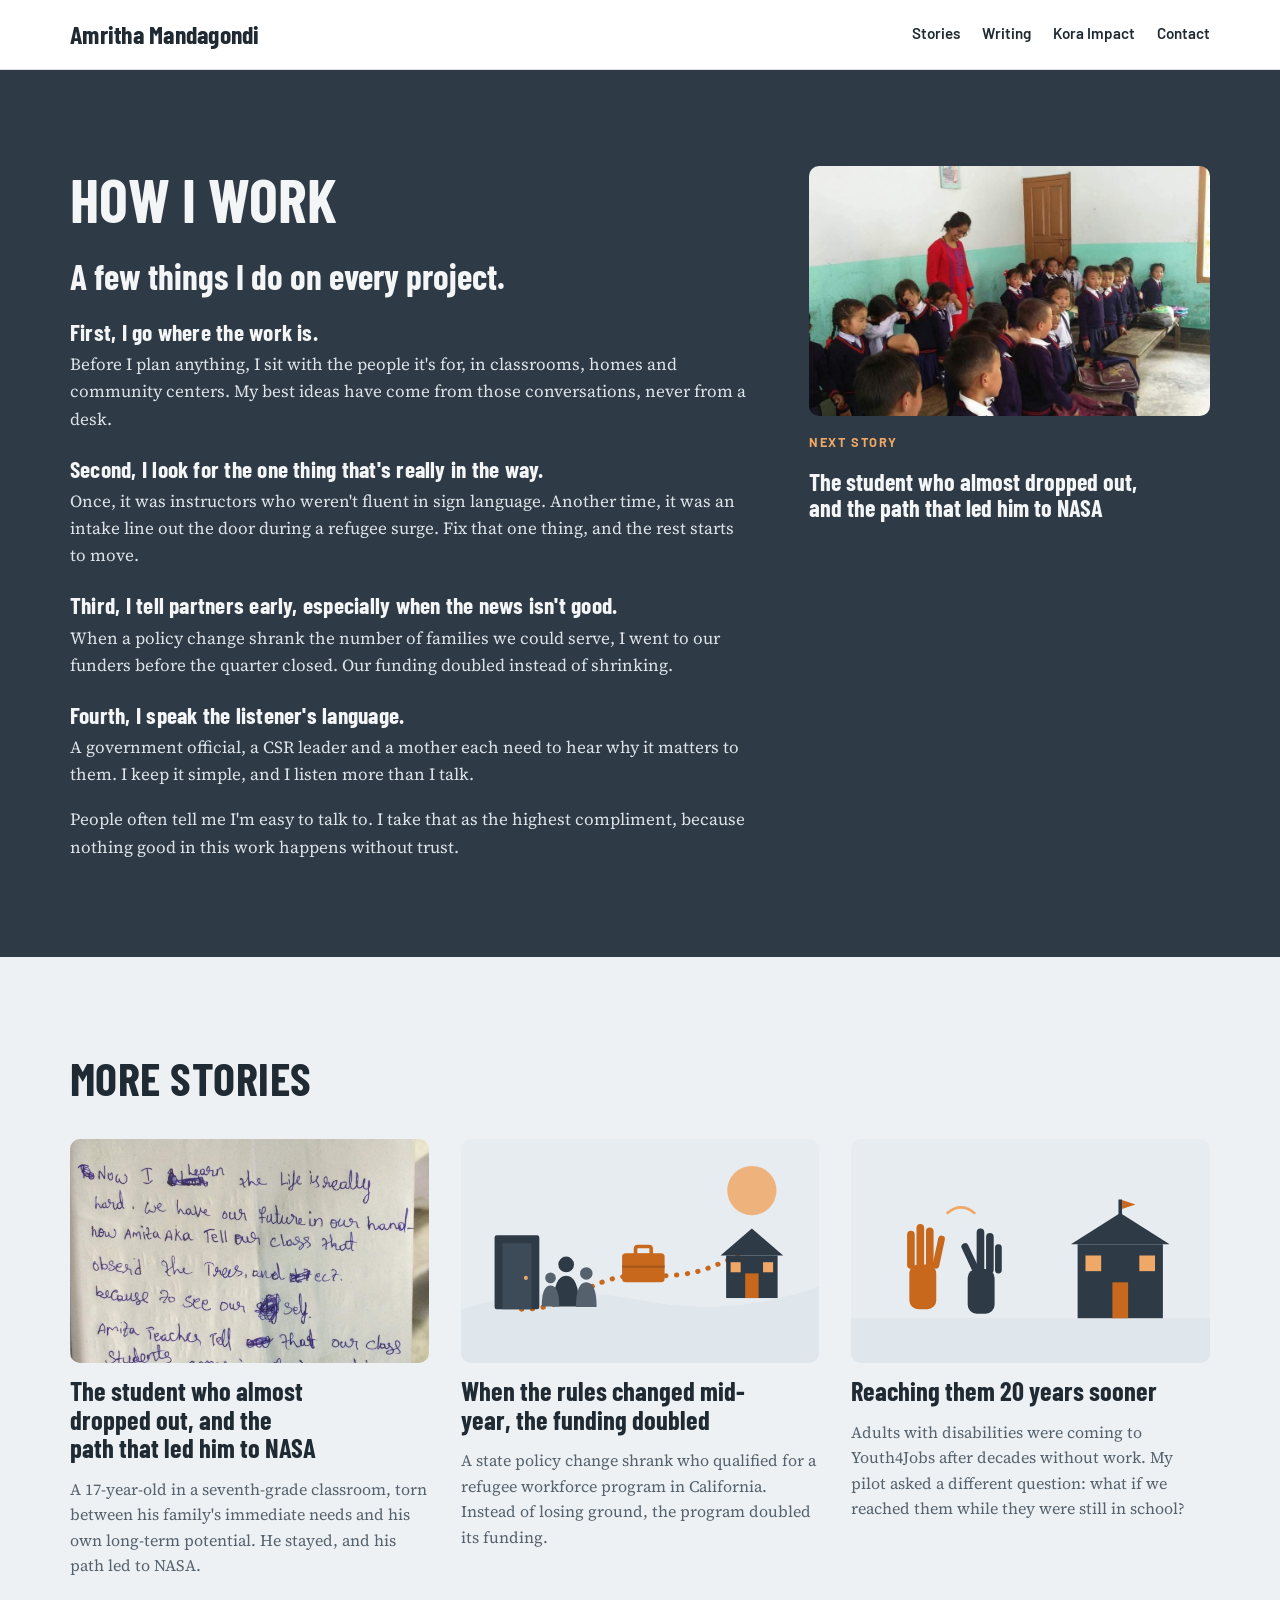
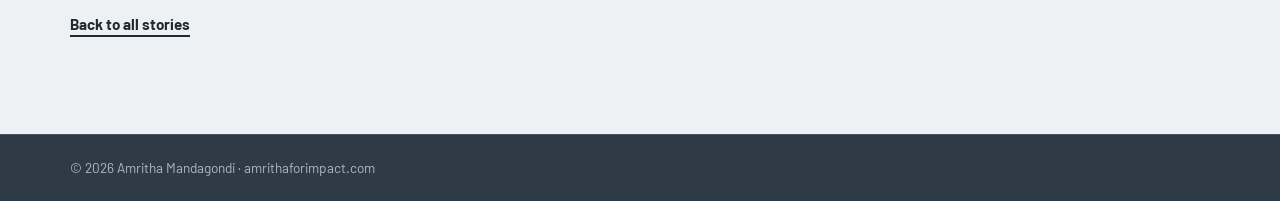
==== how-i-work.html @ 079d6f48 "Add files via upload" ====
<!doctype html>
<html lang="en">
<head>
<meta charset="utf-8">
<meta name="viewport" content="width=device-width, initial-scale=1, viewport-fit=cover">
<title>How I work | Amritha Mandagondi</title>
<meta name="description" content="A few things I do on every project.">
<meta property="og:title" content="How I work | Amritha Mandagondi">
<meta property="og:description" content="A few things I do on every project.">
<link rel="icon" href="favicon.svg" type="image/svg+xml">
<link rel="preconnect" href="https://fonts.googleapis.com"><link rel="preconnect" href="https://fonts.gstatic.com" crossorigin><link href="https://fonts.googleapis.com/css2?family=Barlow+Condensed:wght@600;700;800&family=Barlow:wght@500;600;700&family=Source+Serif+4:ital,opsz,wght@0,8..60,400;0,8..60,600;1,8..60,400&display=swap" rel="stylesheet">
<link rel="stylesheet" href="styles.css">
</head>
<body>
<header class="site-header">
  <div class="wrap">
    <a class="brand" href="index.html">Amritha Mandagondi</a>
    <nav class="nav" aria-label="Main">
      <a href="index.html#stories">Stories</a>
      <a href="index.html#writing">Writing</a>
      <a href="index.html#kora">Kora Impact</a>
      <a href="index.html#contact">Contact</a>
    </nav>
  </div>
</header>
<main>

<section class="band story-hero">
  <div class="wrap">
    <article class="story-body">
      <h1>How I work</h1>
      <p><span class="lead-line">A few things I do on every project.</span></p><p><strong>First, I go where the work is.</strong><br>Before I plan anything, I sit with the people it's for, in classrooms, homes and community centers. My best ideas have come from those conversations, never from a desk.</p><p><strong>Second, I look for the one thing that's really in the way.</strong><br>Once, it was instructors who weren't fluent in sign language. Another time, it was an intake line out the door during a refugee surge. Fix that one thing, and the rest starts to move.</p><p><strong>Third, I tell partners early, especially when the news isn't good.</strong><br>When a policy change shrank the number of families we could serve, I went to our funders before the quarter closed. Our funding doubled instead of shrinking.</p><p><strong>Fourth, I speak the listener's language.</strong><br>A government official, a CSR leader and a mother each need to hear why it matters to them. I keep it simple, and I listen more than I talk.</p><p>People often tell me I'm easy to talk to. I take that as the highest compliment, because nothing good in this work happens without trust.</p>
    </article>
    <aside class="story-side">
      <figure class="side-fig"><img class="card-img" src="northeast-classroom.jpg" alt="Amritha with young students in a classroom in Northeast India" loading="lazy"></figure>
      <span class="eyebrow">Next story</span>
      <a class="card" href="story-teach-for-india.html"><h3>The student who almost dropped out, and the path that led him to NASA</h3></a>
    </aside>
  </div>
</section>


<section style="background:var(--mist)">
  <div class="wrap">
    <div class="section-head"><h2 class="section-title">More stories</h2></div>
    <div class="grid-3">
      <a class="card" href="story-teach-for-india.html"><img class="card-img" src="student-note-card.jpg" alt="A student's handwritten note: Now I learn the life is really hard. We have our future in our hand." loading="lazy"><h3>The student who almost dropped out, and the path that led him to NASA</h3><p>A 17-year-old in a seventh-grade classroom, torn between his family's immediate needs and his own long-term potential. He stayed, and his path led to NASA.</p></a>
      <a class="card" href="story-irc-funding.html"><img class="card-img" src="illus-irc.svg" alt="Illustration of a path from a doorway to a new home and work" loading="lazy"><h3>When the rules changed mid-year, the funding doubled</h3><p>A state policy change shrank who qualified for a refugee workforce program in California. Instead of losing ground, the program doubled its funding.</p></a>
      <a class="card" href="story-youth4jobs.html"><img class="card-img" src="illus-youth4jobs.svg" alt="Illustration of signing hands beside a school" loading="lazy"><h3>Reaching them 20 years sooner</h3><p>Adults with disabilities were coming to Youth4Jobs after decades without work. My pilot asked a different question: what if we reached them while they were still in school?</p></a>
    </div>
    <p style="margin-top:32px"><a class="more" href="index.html#stories">Back to all stories</a></p>
  </div>
</section>
</main>
<footer class="site-footer"><div class="wrap">© 2026 Amritha Mandagondi · amrithaforimpact.com</div></footer>
</body>
</html>
---- styles.css ----
/* Amritha Mandagondi — personal site.
   Layout: editorial, Gates-style story cards; white page with slate story bands; saffron used sparingly. */
:root {
  --ink: #1f2a33;
  --muted: #55626d;
  --slate: #2e3a45;
  --slate-ink: #f3f5f7;
  --paper: #ffffff;
  --mist: #eef1f4;
  --line: #d9dfe4;
  --saffron: #c8681c;
  --display: "Barlow Condensed", "Arial Narrow", Arial, sans-serif;
  --body: "Source Serif 4", Georgia, "Times New Roman", serif;
  --ui: "Barlow", "Helvetica Neue", Arial, sans-serif;
  --wrap: 1180px;
  --radius: 10px;
  color-scheme: light;
}

* { box-sizing: border-box; }
html { scroll-behavior: smooth; }
body {
  margin: 0;
  background: var(--paper);
  color: var(--ink);
  font-family: var(--body);
  font-size: 1.0625rem;
  line-height: 1.6;
}
img { max-width: 100%; display: block; }
a { color: inherit; }
a:focus-visible, button:focus-visible { outline: 3px solid var(--saffron); outline-offset: 3px; }

.wrap {
  max-width: var(--wrap);
  margin: 0 auto;
  padding-left: max(20px, env(safe-area-inset-left, 0px));
  padding-right: max(20px, env(safe-area-inset-right, 0px));
}

/* Header */
.site-header {
  position: sticky; top: 0; z-index: 20;
  background: var(--paper);
  border-bottom: 1px solid var(--line);
}
.site-header .wrap {
  display: flex; flex-wrap: wrap; align-items: center; justify-content: space-between;
  gap: 10px 28px; padding-block: 14px;
}
.brand { font-family: var(--display); font-weight: 700; font-size: 1.6rem; text-decoration: none; letter-spacing: .01em; }
.nav { display: flex; flex-wrap: wrap; gap: 6px 22px; font-family: var(--ui); font-weight: 600; font-size: .95rem; }
.nav a { text-decoration: none; padding-block: 4px; border-bottom: 2px solid transparent; }
.nav a:hover { border-bottom-color: var(--saffron); }

/* Type */
h1, h2, h3 { font-family: var(--display); font-weight: 700; line-height: 1.08; margin: 0; text-wrap: balance; color: inherit; }
h1 { font-size: clamp(2.6rem, 6vw, 4.4rem); }
h2.section-title { font-size: clamp(2rem, 4vw, 2.9rem); text-transform: uppercase; letter-spacing: .01em; }
h3 { font-size: 1.75rem; }
p { margin: 0; }
.eyebrow { font-family: var(--ui); text-transform: uppercase; letter-spacing: .12em; font-size: .8rem; font-weight: 700; color: var(--saffron); }
.lede { font-size: 1.2rem; color: var(--muted); max-width: 36em; }

.btn {
  display: inline-block; font-family: var(--ui); font-weight: 700; font-size: 1rem;
  padding: 12px 22px; border-radius: 999px; text-decoration: none;
  border: 2px solid var(--ink);
}
.btn-solid { background: var(--ink); color: var(--paper); }
.btn-solid:hover { background: var(--saffron); border-color: var(--saffron); }
.btn-line:hover { border-color: var(--saffron); color: var(--saffron); }
.more { font-family: var(--ui); font-weight: 700; font-size: .95rem; text-decoration: none; border-bottom: 2px solid currentColor; padding-bottom: 2px; }
.more:hover { color: var(--saffron); }

section { padding-block: clamp(56px, 8vw, 96px); }
.section-head { display: grid; gap: 10px; margin-bottom: 36px; }

/* Placeholder images: swap each .ph for an <img> when photos are ready */
.ph {
  border-radius: var(--radius);
  aspect-ratio: 16 / 10;
  max-width: 100%;
  background: linear-gradient(135deg, #3c4a57 0%, #5b6b78 55%, #c8681c 140%);
  color: #f3f5f7; font-family: var(--ui); font-size: .85rem; font-weight: 600;
  display: flex; align-items: flex-end; padding: 14px;
}
.ph.tall { aspect-ratio: 4 / 5; }
.card-img { border-radius: var(--radius); width: 100%; aspect-ratio: 16 / 10; object-fit: cover; }

/* Hero */
.hero .wrap { display: grid; grid-template-columns: 1.2fr .8fr; gap: 48px; align-items: center; }
.hero-text { display: grid; gap: 22px; min-width: 0; }
.hero-actions { display: flex; flex-wrap: wrap; gap: 12px; }

/* Card grids */
.grid-3 { display: grid; grid-template-columns: repeat(3, minmax(0, 1fr)); gap: 32px; }
.grid-4 { display: grid; grid-template-columns: repeat(4, minmax(0, 1fr)); gap: 28px; }
.card { display: grid; gap: 14px; align-content: start; text-decoration: none; min-width: 0; }
.card h3 { font-size: 1.65rem; }
.card p { color: var(--muted); font-size: 1rem; }
a.card:hover h3 { text-decoration: underline; text-decoration-color: var(--saffron); text-underline-offset: 4px; }

.feature { display: grid; grid-template-columns: 1.1fr 1fr; gap: 36px; align-items: center; margin-bottom: 44px; text-decoration: none; }
.feature h3 { font-size: clamp(2rem, 3.4vw, 2.6rem); }
.feature .feature-text { display: grid; gap: 14px; min-width: 0; }
.feature p { color: var(--muted); }
a.feature:hover h3 { text-decoration: underline; text-decoration-color: var(--saffron); text-underline-offset: 5px; }

/* Slate band (writing, story pages, contact) */
.band { background: var(--slate); color: var(--slate-ink); }
.band .card p, .band .feature p { color: #c9d1d8; }
.band .eyebrow { color: #f0a868; }
.band .btn { border-color: var(--slate-ink); color: var(--slate-ink); }
.band .btn-solid { background: var(--slate-ink); color: var(--slate); }
.band .btn-solid:hover { background: #f0a868; border-color: #f0a868; color: var(--slate); }
.post-meta { font-family: var(--ui); font-size: .85rem; color: #aeb8c1; }

/* Kora Impact */
.kora .wrap { display: grid; grid-template-columns: .9fr 1.1fr; gap: 56px; align-items: start; }
.kora-intro { display: grid; gap: 18px; min-width: 0; }
.kora-mark { display: flex; align-items: center; gap: 14px; }
.kora-mark svg { width: 56px; height: 56px; flex: none; }
.kora-mark span { font-family: var(--display); font-weight: 800; font-size: 2.4rem; letter-spacing: .02em; text-transform: uppercase; }
.services { list-style: none; margin: 0; padding: 0; display: grid; grid-template-columns: repeat(2, minmax(0, 1fr)); gap: 0 28px; }
.services li { border-top: 1px solid var(--line); padding-block: 16px; min-width: 0; }
.services strong { display: block; font-family: var(--display); font-size: 1.35rem; line-height: 1.15; margin-bottom: 4px; }
.services span { color: var(--muted); font-size: .98rem; }
.worked-with { margin-top: 28px; font-family: var(--ui); font-size: .95rem; color: var(--muted); }
.worked-with b { color: var(--ink); }

/* Quotes */
.quotes { display: grid; grid-template-columns: repeat(2, minmax(0, 1fr)); gap: 40px; }
blockquote { margin: 0; display: grid; gap: 14px; }
blockquote p { font-size: 1.35rem; line-height: 1.45; }
blockquote footer { font-family: var(--ui); font-size: .95rem; color: var(--muted); }

/* Contact */
.contact .wrap { display: grid; grid-template-columns: 1fr 1fr; gap: 40px; align-items: end; }
.contact-links { display: grid; gap: 10px; font-family: var(--ui); font-size: 1.1rem; }
.contact-links a { text-decoration: none; border-bottom: 1px solid #6b7884; justify-self: start; }
.contact-links a:hover { border-bottom-color: #f0a868; }
.site-footer { background: var(--slate); color: #aeb8c1; font-family: var(--ui); font-size: .85rem; border-top: 1px solid #44525e; }
.site-footer .wrap { padding-block: 22px; }

/* Story page */
.story-hero .wrap { display: grid; grid-template-columns: 1.45fr .85fr; gap: 56px; align-items: start; }
.story-body { display: grid; gap: 18px; min-width: 0; max-width: 40em; }
.story-body h1 { text-transform: uppercase; font-size: clamp(2.4rem, 5.2vw, 3.8rem); margin-bottom: 6px; }
.story-body p { color: #dde3e8; }
.story-side { display: grid; gap: 16px; min-width: 0; }
.story-side h3 { font-size: 1.5rem; }
.lesson { display: grid; gap: 12px; max-width: 46em; }
.lesson p.big { font-family: var(--display); font-size: clamp(1.8rem, 3.4vw, 2.5rem); line-height: 1.15; }
.todo { font-family: var(--ui); font-size: .85rem; font-weight: 700; color: var(--saffron); text-transform: uppercase; letter-spacing: .08em; }
.band .todo { color: #f0a868; }

@media (max-width: 960px) {
  .grid-4 { grid-template-columns: repeat(2, minmax(0, 1fr)); }
}
@media (max-width: 820px) {
  .hero .wrap, .feature, .kora .wrap, .contact .wrap, .story-hero .wrap { grid-template-columns: 1fr; }
  .grid-3, .quotes { grid-template-columns: 1fr; }
  .hero .ph { max-width: 420px; }
}
@media (max-width: 560px) {
  .grid-4, .services { grid-template-columns: 1fr; }
  .site-header { position: static; }
}
@media (prefers-reduced-motion: reduce) { html { scroll-behavior: auto; } }
.more { justify-self: start; }
.impact { list-style: none; margin: 0; padding: 0; display: grid; grid-template-columns: repeat(5, minmax(0, 1fr)); gap: 24px; }
.impact li { border-top: 3px solid var(--saffron); padding-top: 14px; display: grid; gap: 4px; min-width: 0; }
.impact strong { font-family: var(--display); font-size: clamp(2.2rem, 4vw, 3rem); line-height: 1; font-variant-numeric: tabular-nums; }
.impact span { color: var(--muted); font-family: var(--ui); font-size: .95rem; }
@media (max-width: 960px) { .impact { grid-template-columns: repeat(3, minmax(0, 1fr)); } }
@media (max-width: 560px) { .impact { grid-template-columns: repeat(2, minmax(0, 1fr)); } }
.hero-img { width: 100%; max-width: 100%; aspect-ratio: 4 / 5; object-fit: cover; object-position: center 30%; border-radius: var(--radius); }
.side-fig, .inline-fig { margin: 0; display: grid; gap: 10px; }
.side-fig img { border-radius: var(--radius); width: 100%; }
.side-fig figcaption, .inline-fig figcaption { font-family: var(--ui); font-size: .88rem; color: #aeb8c1; }
.inline-fig { margin-top: 8px; max-width: 320px; }
.inline-fig img { border-radius: var(--radius); width: 100%; }
/* Hero v2: single column, small portrait */
.hero .wrap { display: block; }
.hero-text { max-width: 860px; }
.hero-id { display: flex; align-items: center; gap: 18px; }
.avatar { width: 96px; height: 96px; border-radius: 50%; object-fit: cover; object-position: center 25%; flex: none; }
.hero-name { font-family: var(--display); font-weight: 700; font-size: 1.6rem; line-height: 1.1; margin-bottom: 4px; }
/* Hero v3: words first, then a "meet" band with the portrait */
.hero { padding-bottom: clamp(40px, 6vw, 64px); }
.meet { background: var(--mist); padding-block: clamp(48px, 7vw, 80px); }
.meet .wrap { display: grid; grid-template-columns: minmax(0, 340px) minmax(0, 1fr); gap: clamp(28px, 5vw, 64px); align-items: center; }
.meet-img { width: 100%; aspect-ratio: 4 / 5; object-fit: cover; object-position: center 25%; border-radius: var(--radius); }
.meet-text { display: grid; gap: 16px; max-width: 36em; }
.meet-quote { font-family: var(--display); font-weight: 700; font-size: clamp(2rem, 4vw, 3rem); line-height: 1.08; text-transform: uppercase; }
@media (max-width: 720px) { .meet .wrap { grid-template-columns: 1fr; } .meet-img { max-width: 300px; } }
.lessons { list-style: none; margin: 0; padding: 0; display: grid; grid-template-columns: repeat(3, minmax(0, 1fr)); gap: 32px; }
.lessons li { border-top: 3px solid var(--saffron); padding-top: 16px; color: var(--muted); min-width: 0; }
.lessons strong { display: block; font-family: var(--display); font-size: 1.55rem; line-height: 1.15; color: var(--ink); margin-bottom: 10px; }
.lesson { max-width: none; }
@media (max-width: 820px) { .lessons { grid-template-columns: 1fr; } }
.lead-line { display: block; font-family: var(--display); font-weight: 700; font-size: clamp(1.7rem, 3vw, 2.2rem); line-height: 1.15; color: var(--slate-ink); }
.story-body strong { font-family: var(--display); font-size: 1.45rem; color: var(--slate-ink); letter-spacing: .01em; }
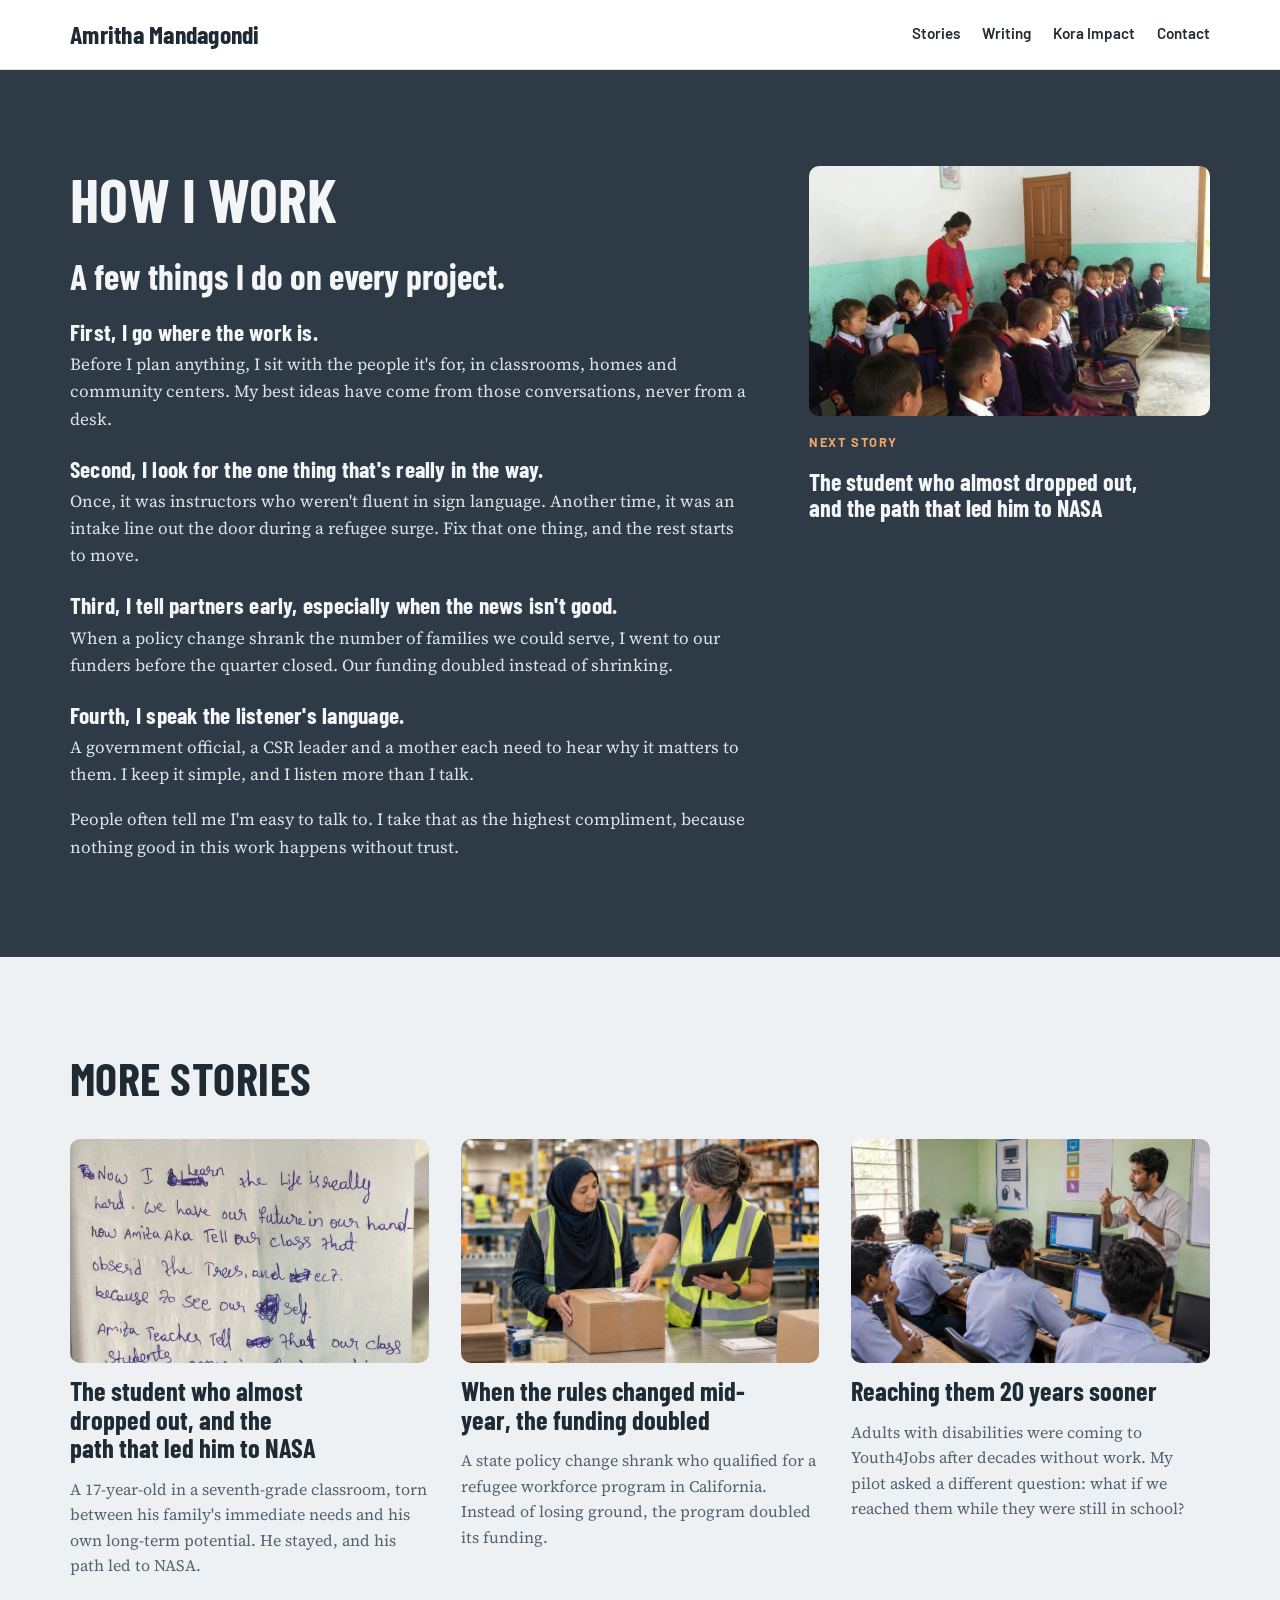
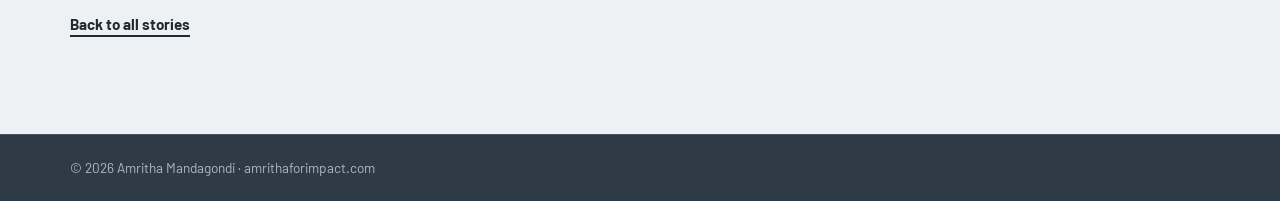
==== commit ab100aa5: "Add files via upload" ====
--- a/how-i-work.html
+++ b/how-i-work.html
@@ -45,8 +45,8 @@
     <div class="section-head"><h2 class="section-title">More stories</h2></div>
     <div class="grid-3">
       <a class="card" href="story-teach-for-india.html"><img class="card-img" src="student-note-card.jpg" alt="A student's handwritten note: Now I learn the life is really hard. We have our future in our hand." loading="lazy"><h3>The student who almost dropped out, and the path that led him to NASA</h3><p>A 17-year-old in a seventh-grade classroom, torn between his family's immediate needs and his own long-term potential. He stayed, and his path led to NASA.</p></a>
-      <a class="card" href="story-irc-funding.html"><img class="card-img" src="illus-irc.svg" alt="Illustration of a path from a doorway to a new home and work" loading="lazy"><h3>When the rules changed mid-year, the funding doubled</h3><p>A state policy change shrank who qualified for a refugee workforce program in California. Instead of losing ground, the program doubled its funding.</p></a>
-      <a class="card" href="story-youth4jobs.html"><img class="card-img" src="illus-youth4jobs.svg" alt="Illustration of signing hands beside a school" loading="lazy"><h3>Reaching them 20 years sooner</h3><p>Adults with disabilities were coming to Youth4Jobs after decades without work. My pilot asked a different question: what if we reached them while they were still in school?</p></a>
+      <a class="card" href="story-irc-funding.html"><img class="card-img" src="photo-irc.jpg" alt="A warehouse supervisor showing a new employee how to label a package at a packing station" loading="lazy"><h3>When the rules changed mid-year, the funding doubled</h3><p>A state policy change shrank who qualified for a refugee workforce program in California. Instead of losing ground, the program doubled its funding.</p></a>
+      <a class="card" href="story-youth4jobs.html"><img class="card-img" src="photo-youth4jobs.jpg" alt="An instructor signing to deaf students in a school computer lab" loading="lazy"><h3>Reaching them 20 years sooner</h3><p>Adults with disabilities were coming to Youth4Jobs after decades without work. My pilot asked a different question: what if we reached them while they were still in school?</p></a>
     </div>
     <p style="margin-top:32px"><a class="more" href="index.html#stories">Back to all stories</a></p>
   </div>
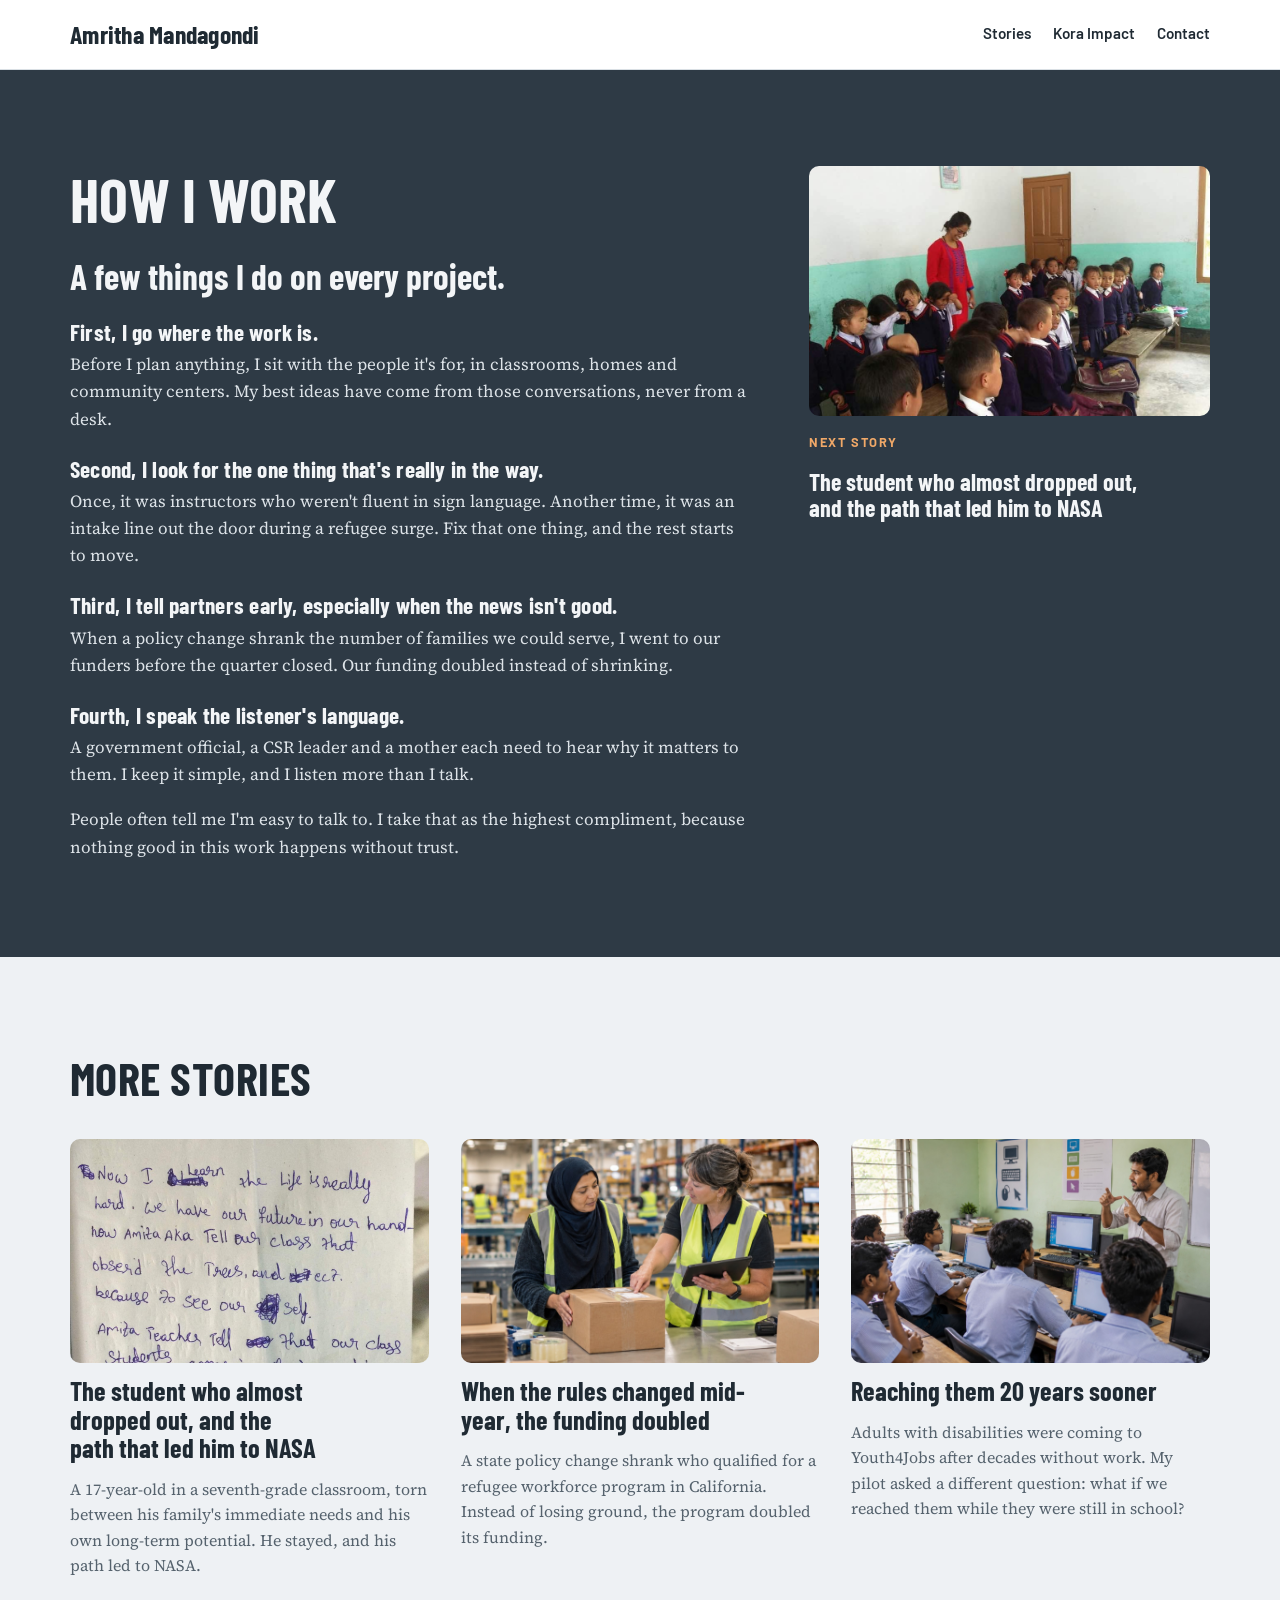
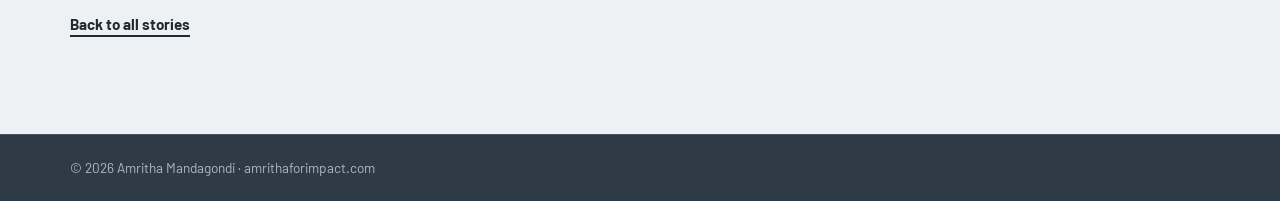
==== commit a78dbe48: "Add files via upload" ====
--- a/how-i-work.html
+++ b/how-i-work.html
@@ -17,7 +17,6 @@
     <a class="brand" href="index.html">Amritha Mandagondi</a>
     <nav class="nav" aria-label="Main">
       <a href="index.html#stories">Stories</a>
-      <a href="index.html#writing">Writing</a>
       <a href="index.html#kora">Kora Impact</a>
       <a href="index.html#contact">Contact</a>
     </nav>
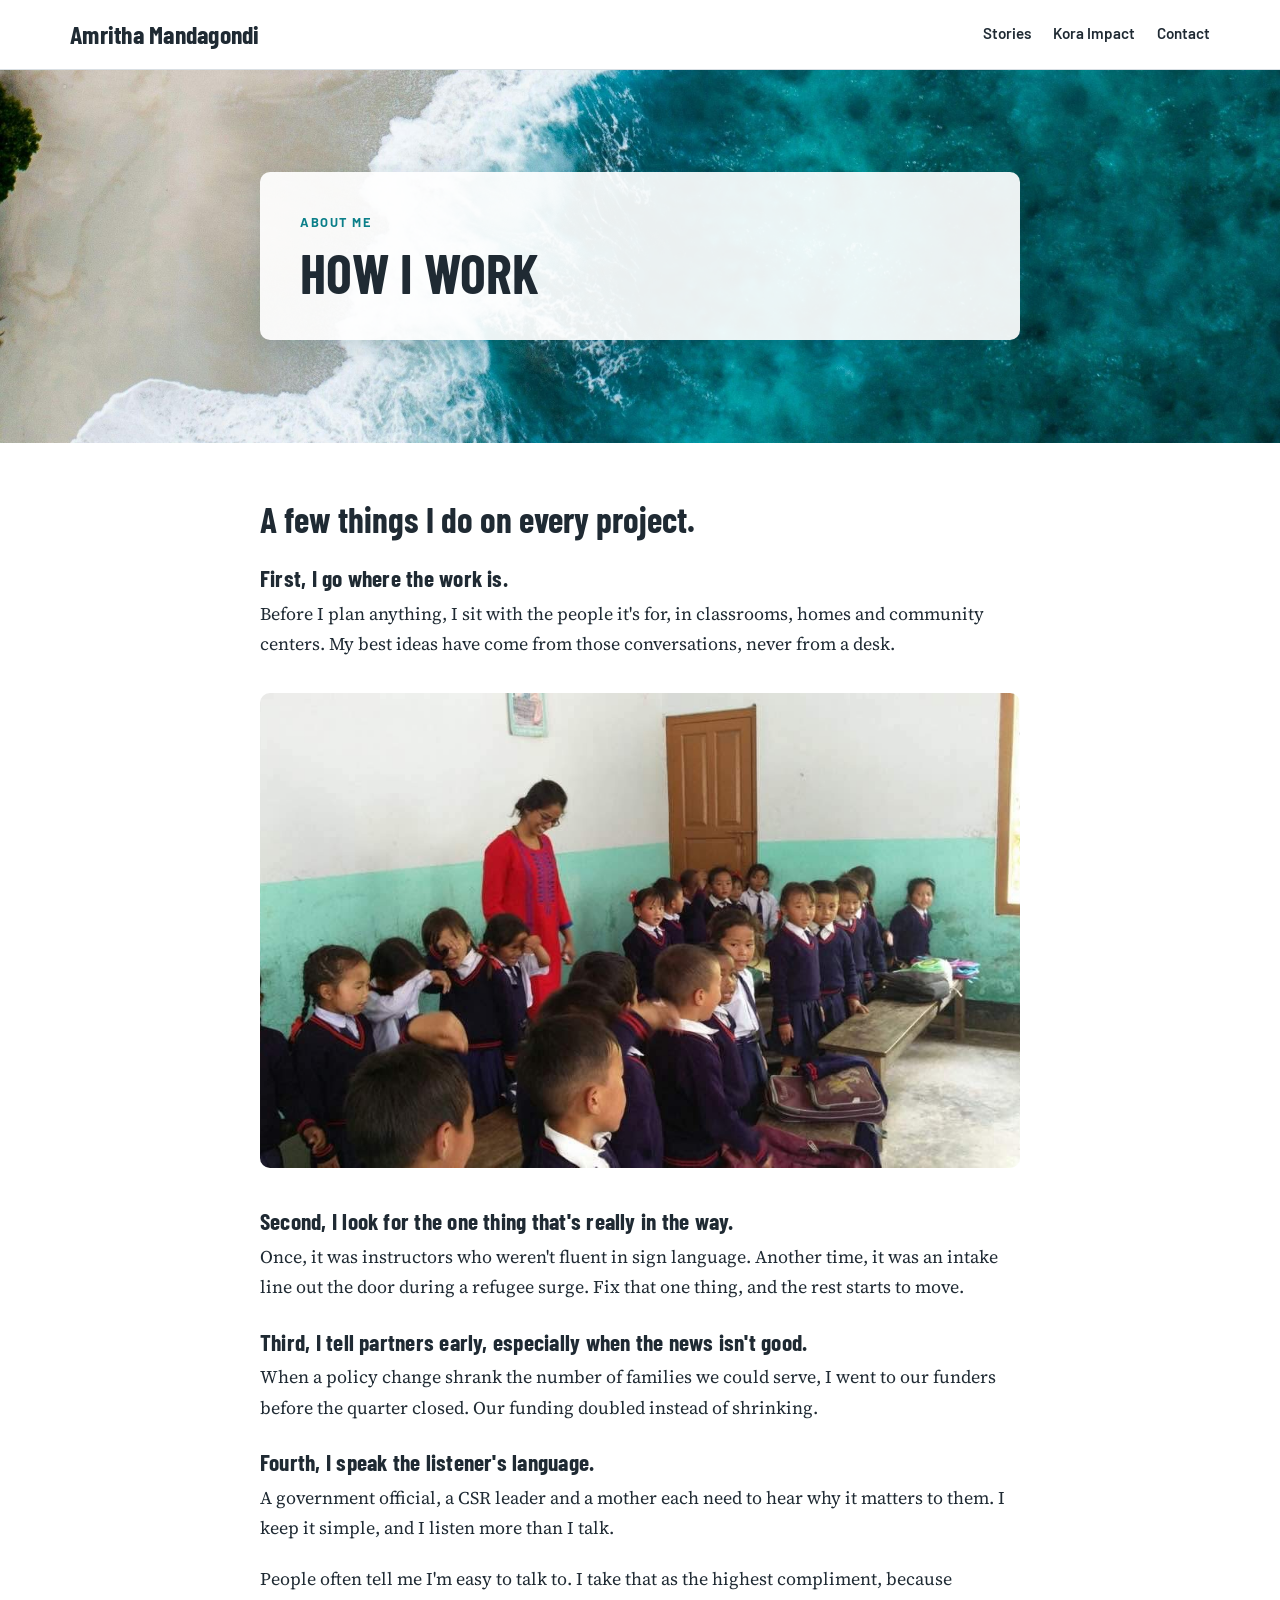
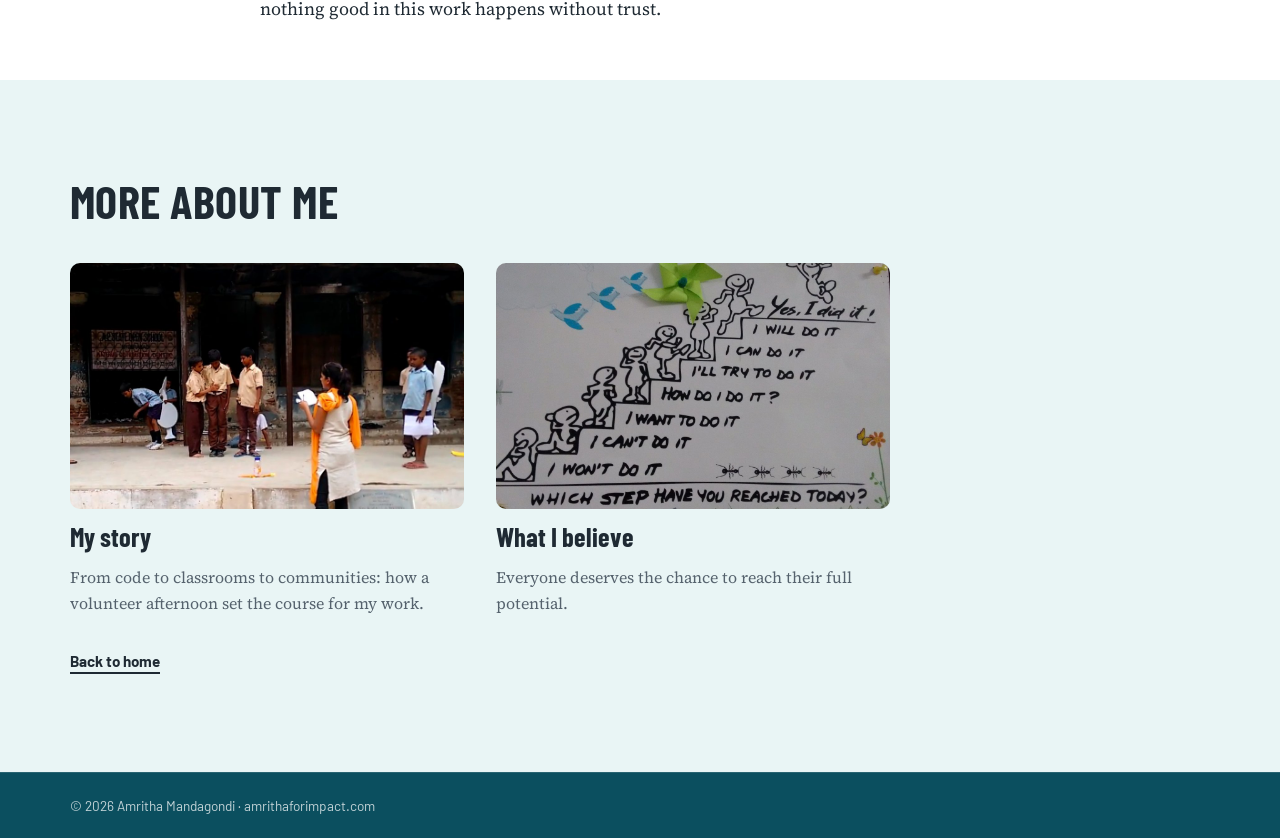
==== commit 18b942de: "Add files via upload" ====
--- a/how-i-work.html
+++ b/how-i-work.html
@@ -24,30 +24,37 @@
 </header>
 <main>
 
-<section class="band story-hero">
-  <div class="wrap">
+<section class="story-head">
+  <div class="wrap story-col">
+    <div class="story-panel">
+      <span class="eyebrow">About me</span>
+      <h1>How I work</h1>
+    </div>
+  </div>
+</section>
+<section class="story-main">
+  <div class="wrap story-col">
     <article class="story-body">
-      <h1>How I work</h1>
-      <p><span class="lead-line">A few things I do on every project.</span></p><p><strong>First, I go where the work is.</strong><br>Before I plan anything, I sit with the people it's for, in classrooms, homes and community centers. My best ideas have come from those conversations, never from a desk.</p><p><strong>Second, I look for the one thing that's really in the way.</strong><br>Once, it was instructors who weren't fluent in sign language. Another time, it was an intake line out the door during a refugee surge. Fix that one thing, and the rest starts to move.</p><p><strong>Third, I tell partners early, especially when the news isn't good.</strong><br>When a policy change shrank the number of families we could serve, I went to our funders before the quarter closed. Our funding doubled instead of shrinking.</p><p><strong>Fourth, I speak the listener's language.</strong><br>A government official, a CSR leader and a mother each need to hear why it matters to them. I keep it simple, and I listen more than I talk.</p><p>People often tell me I'm easy to talk to. I take that as the highest compliment, because nothing good in this work happens without trust.</p>
+      <p><span class="lead-line">A few things I do on every project.</span></p>
+      <p><strong>First, I go where the work is.</strong><br>Before I plan anything, I sit with the people it's for, in classrooms, homes and community centers. My best ideas have come from those conversations, never from a desk.</p>
+      <figure class="body-fig"><img class="card-img" src="northeast-classroom.jpg" alt="Amritha with young students in a classroom in Northeast India" loading="lazy"></figure>
+      <p><strong>Second, I look for the one thing that's really in the way.</strong><br>Once, it was instructors who weren't fluent in sign language. Another time, it was an intake line out the door during a refugee surge. Fix that one thing, and the rest starts to move.</p>
+      <p><strong>Third, I tell partners early, especially when the news isn't good.</strong><br>When a policy change shrank the number of families we could serve, I went to our funders before the quarter closed. Our funding doubled instead of shrinking.</p>
+      <p><strong>Fourth, I speak the listener's language.</strong><br>A government official, a CSR leader and a mother each need to hear why it matters to them. I keep it simple, and I listen more than I talk.</p>
+      <p>People often tell me I'm easy to talk to. I take that as the highest compliment, because nothing good in this work happens without trust.</p>
     </article>
-    <aside class="story-side">
-      <figure class="side-fig"><img class="card-img" src="northeast-classroom.jpg" alt="Amritha with young students in a classroom in Northeast India" loading="lazy"></figure>
-      <span class="eyebrow">Next story</span>
-      <a class="card" href="story-teach-for-india.html"><h3>The student who almost dropped out, and the path that led him to NASA</h3></a>
-    </aside>
   </div>
 </section>
 
 
-<section style="background:var(--mist)">
+<section class="tint">
   <div class="wrap">
-    <div class="section-head"><h2 class="section-title">More stories</h2></div>
-    <div class="grid-3">
-      <a class="card" href="story-teach-for-india.html"><img class="card-img" src="student-note-card.jpg" alt="A student's handwritten note: Now I learn the life is really hard. We have our future in our hand." loading="lazy"><h3>The student who almost dropped out, and the path that led him to NASA</h3><p>A 17-year-old in a seventh-grade classroom, torn between his family's immediate needs and his own long-term potential. He stayed, and his path led to NASA.</p></a>
-      <a class="card" href="story-irc-funding.html"><img class="card-img" src="photo-irc.jpg" alt="A warehouse supervisor showing a new employee how to label a package at a packing station" loading="lazy"><h3>When the rules changed mid-year, the funding doubled</h3><p>A state policy change shrank who qualified for a refugee workforce program in California. Instead of losing ground, the program doubled its funding.</p></a>
-      <a class="card" href="story-youth4jobs.html"><img class="card-img" src="photo-youth4jobs.jpg" alt="An instructor signing to deaf students in a school computer lab" loading="lazy"><h3>Reaching them 20 years sooner</h3><p>Adults with disabilities were coming to Youth4Jobs after decades without work. My pilot asked a different question: what if we reached them while they were still in school?</p></a>
+    <div class="section-head"><h2 class="section-title">More about me</h2></div>
+    <div class="grid-2">
+      <a class="card" href="my-story.html"><img class="card-img" src="teaching-outdoors.jpg" alt="Amritha leading an outdoor activity with students at a government school in India" loading="lazy"><h3>My story</h3><p>From code to classrooms to communities: how a volunteer afternoon set the course for my work.</p></a>
+      <a class="card" href="what-i-believe.html"><img class="card-img" src="steps-poster.jpg" alt="Classroom poster of steps from I won't do it to Yes, I did it" loading="lazy"><h3>What I believe</h3><p>Everyone deserves the chance to reach their full potential.</p></a>
     </div>
-    <p style="margin-top:32px"><a class="more" href="index.html#stories">Back to all stories</a></p>
+    <p style="margin-top:32px"><a class="more" href="index.html#about">Back to home</a></p>
   </div>
 </section>
 </main>
--- a/styles.css
+++ b/styles.css
@@ -95,6 +95,7 @@
 
 /* Card grids */
 .grid-3 { display: grid; grid-template-columns: repeat(3, minmax(0, 1fr)); gap: 32px; }
+.grid-2 { display: grid; grid-template-columns: repeat(2, minmax(0, 1fr)); gap: 32px; max-width: 820px; }
 .grid-4 { display: grid; grid-template-columns: repeat(4, minmax(0, 1fr)); gap: 28px; }
 .card { display: grid; gap: 14px; align-content: start; text-decoration: none; min-width: 0; }
 .card h3 { font-size: 1.65rem; }
@@ -160,7 +161,7 @@
 }
 @media (max-width: 820px) {
   .hero .wrap, .feature, .kora .wrap, .contact .wrap, .story-hero .wrap { grid-template-columns: 1fr; }
-  .grid-3, .quotes { grid-template-columns: 1fr; }
+  .grid-3, .grid-2, .quotes { grid-template-columns: 1fr; }
   .hero .ph { max-width: 420px; }
 }
 @media (max-width: 560px) {
@@ -202,3 +203,65 @@
 @media (max-width: 820px) { .lessons { grid-template-columns: 1fr; } }
 .lead-line { display: block; font-family: var(--display); font-weight: 700; font-size: clamp(1.7rem, 3vw, 2.2rem); line-height: 1.15; color: var(--slate-ink); }
 .story-body strong { font-family: var(--display); font-size: 1.45rem; color: var(--slate-ink); letter-spacing: .01em; }
+
+/* ---- v5: ocean theme; story pages with images in the text ---- */
+:root {
+  --tint: #e9f5f5;      /* soft sea-glass, from the turquoise water */
+  --deep: #0b4f5f;      /* deep ocean: contact + footer */
+  --accent: #0a8f99;    /* turquoise: buttons */
+  --saffron: #0b7f89;   /* small labels now turquoise */
+  --head-ink: #1f2a33;
+  --sand-veil: 244, 239, 231;
+}
+.tint { background: var(--tint); }
+.band { background: var(--deep); }
+.band .eyebrow { color: #8fe0e4; }
+.band .btn-solid, .band .btn-solid:hover { color: var(--deep); }
+.site-footer { background: var(--deep); border-top-color: rgba(255,255,255,.12); color: rgba(255,255,255,.75); }
+.contact-links a { border-bottom-color: rgba(255,255,255,.4); }
+.contact-links a:hover { border-bottom-color: #8fe0e4; }
+.contact p { color: rgba(255,255,255,.82) !important; }
+.btn-solid { background: var(--accent); border-color: var(--accent); color: #fff; }
+.btn-solid:hover { background: var(--deep); border-color: var(--deep); }
+.more:hover { color: var(--accent); }
+
+/* Ocean hero on the home page: text sits on the sand */
+.hero {
+  background:
+    linear-gradient(90deg, rgba(var(--sand-veil), .94) 0%, rgba(var(--sand-veil), .80) 36%, rgba(var(--sand-veil), 0) 62%),
+    url("ocean-hero.jpg") left center / cover no-repeat;
+  padding-block: clamp(72px, 10vw, 140px);
+}
+.hero-text { max-width: 620px; }
+
+/* Story and bio pages */
+.story-col { max-width: 800px; }
+.story-head {
+  background: url("ocean-band.jpg") left center / cover no-repeat;
+  padding-block: clamp(56px, 8vw, 110px);
+}
+.story-head .wrap { display: grid; }
+.story-head .story-panel {
+  background: rgba(255, 255, 255, .92); border-radius: var(--radius);
+  padding: clamp(24px, 4vw, 40px); display: grid; gap: 12px;
+  box-shadow: 0 10px 30px rgba(11, 79, 95, .18);
+}
+.story-head h1 { text-transform: uppercase; font-size: clamp(2.2rem, 4.8vw, 3.4rem); line-height: 1.02; color: var(--head-ink); }
+.story-main { padding-block: clamp(36px, 5vw, 56px); }
+.story-main .story-body { max-width: none; gap: 20px; }
+.story-main .story-body p { color: var(--ink); font-size: 1.12rem; line-height: 1.7; }
+.story-main .lead-line, .story-main .story-body strong { color: var(--head-ink); }
+.body-fig { margin: 14px 0; }
+.body-fig img { display: block; width: 100%; max-height: 540px; object-fit: cover; border-radius: var(--radius); }
+.lessons li { border-top-color: var(--accent); }
+
+@media (max-width: 720px) {
+  .hero {
+    background:
+      linear-gradient(rgba(var(--sand-veil), .86), rgba(var(--sand-veil), .86)),
+      url("ocean-hero.jpg") 30% center / cover no-repeat;
+  }
+}
+
+/* Photo band on the home page: plain white */
+.meet { background: #ffffff; }
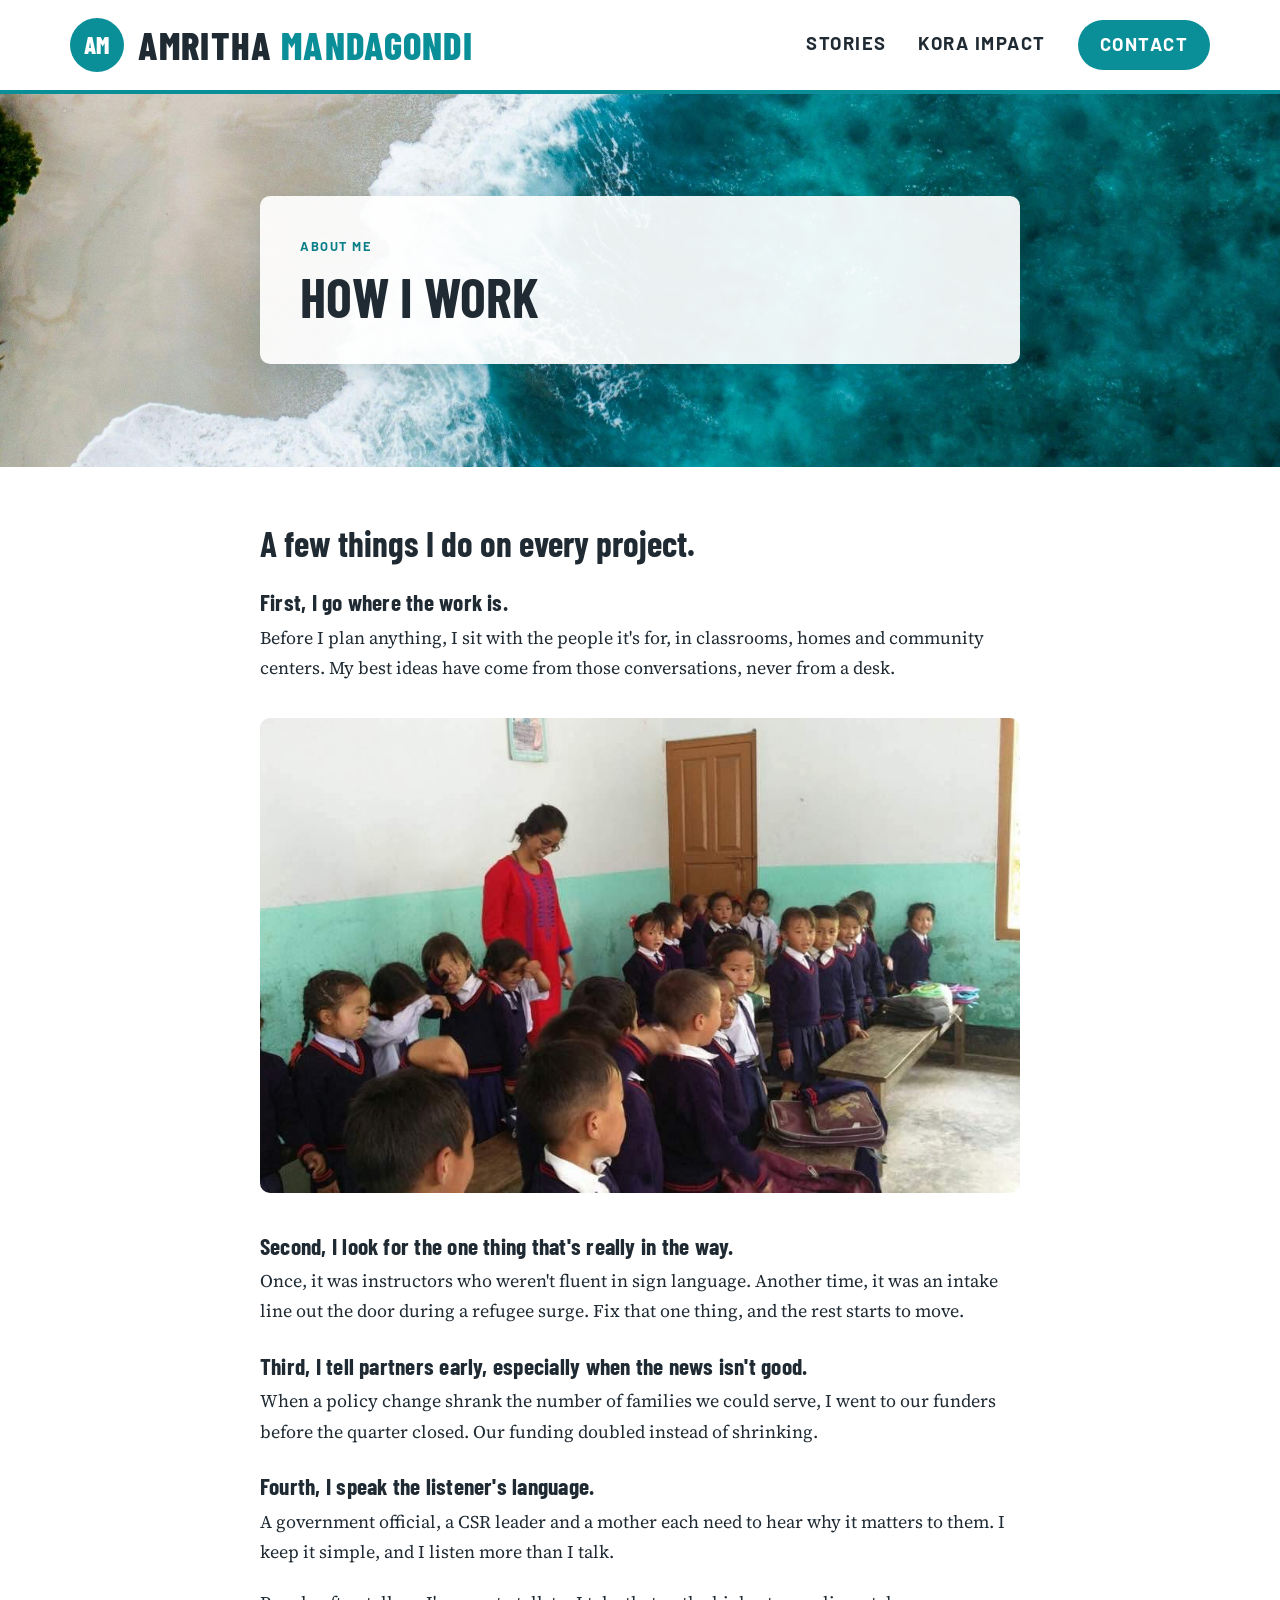
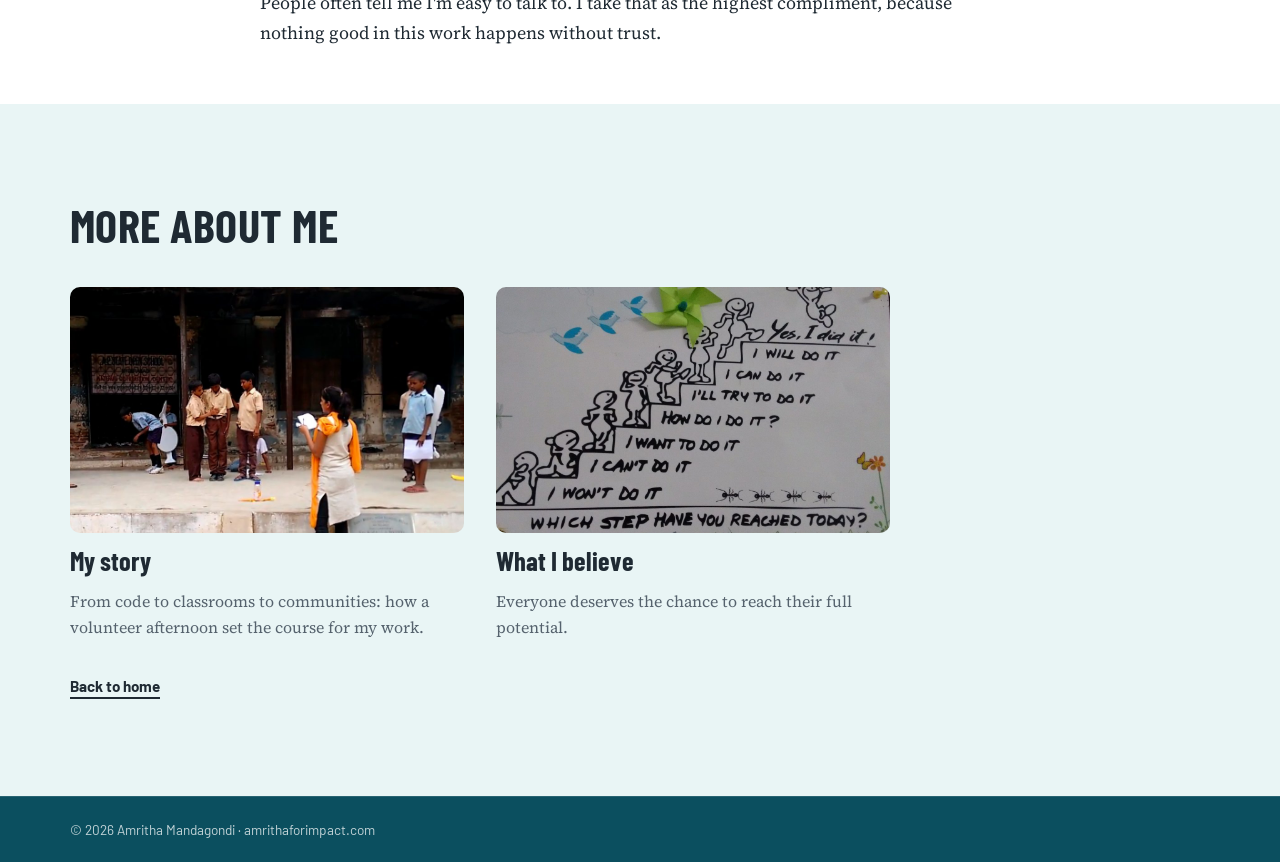
==== commit ee539d3b: "Add files via upload" ====
--- a/how-i-work.html
+++ b/how-i-work.html
@@ -14,7 +14,7 @@
 <body>
 <header class="site-header">
   <div class="wrap">
-    <a class="brand" href="index.html">Amritha Mandagondi</a>
+    <a class="brand" href="index.html" aria-label="Amritha Mandagondi, home"><span class="mono" aria-hidden="true">AM</span><span>Amritha <span class="brand-accent">Mandagondi</span></span></a>
     <nav class="nav" aria-label="Main">
       <a href="index.html#stories">Stories</a>
       <a href="index.html#kora">Kora Impact</a>
--- a/styles.css
+++ b/styles.css
@@ -265,3 +265,23 @@
 
 /* Photo band on the home page: plain white */
 .meet { background: #ffffff; }
+
+/* Header v2: AM monogram, big two-tone name, bold menu, Contact button */
+.site-header { border-bottom: 4px solid var(--accent); }
+.site-header .wrap { padding-block: 18px; }
+.brand { display: flex; align-items: center; gap: 14px; font-family: var(--display); font-weight: 800; font-size: 2.4rem; line-height: 1; text-transform: uppercase; letter-spacing: .03em; color: var(--ink); }
+.brand-accent { color: var(--accent); }
+.mono { display: grid; place-items: center; flex: none; width: 54px; height: 54px; border-radius: 50%; background: var(--accent); color: #fff; font-size: 1.5rem; letter-spacing: .02em; }
+.nav { font-size: 1.15rem; font-weight: 700; text-transform: uppercase; letter-spacing: .08em; gap: 8px 32px; align-items: center; }
+.nav a:hover { border-bottom-color: var(--accent); }
+.nav a:last-child { background: var(--accent); color: #fff; padding: 10px 22px; border-radius: 999px; border-bottom: 0; }
+.nav a:last-child:hover { background: var(--deep); color: #fff; }
+@media (max-width: 720px) {
+  .brand { font-size: 1.6rem; gap: 10px; }
+  .mono { width: 40px; height: 40px; font-size: 1.1rem; }
+  .nav { font-size: .95rem; gap: 8px 20px; }
+  .nav a:last-child { padding: 8px 16px; }
+}
+
+/* Bigger greeting next to the photo */
+.meet .hi { font-family: var(--display); font-weight: 700; font-size: 2rem; line-height: 1; color: var(--accent); letter-spacing: .01em; }
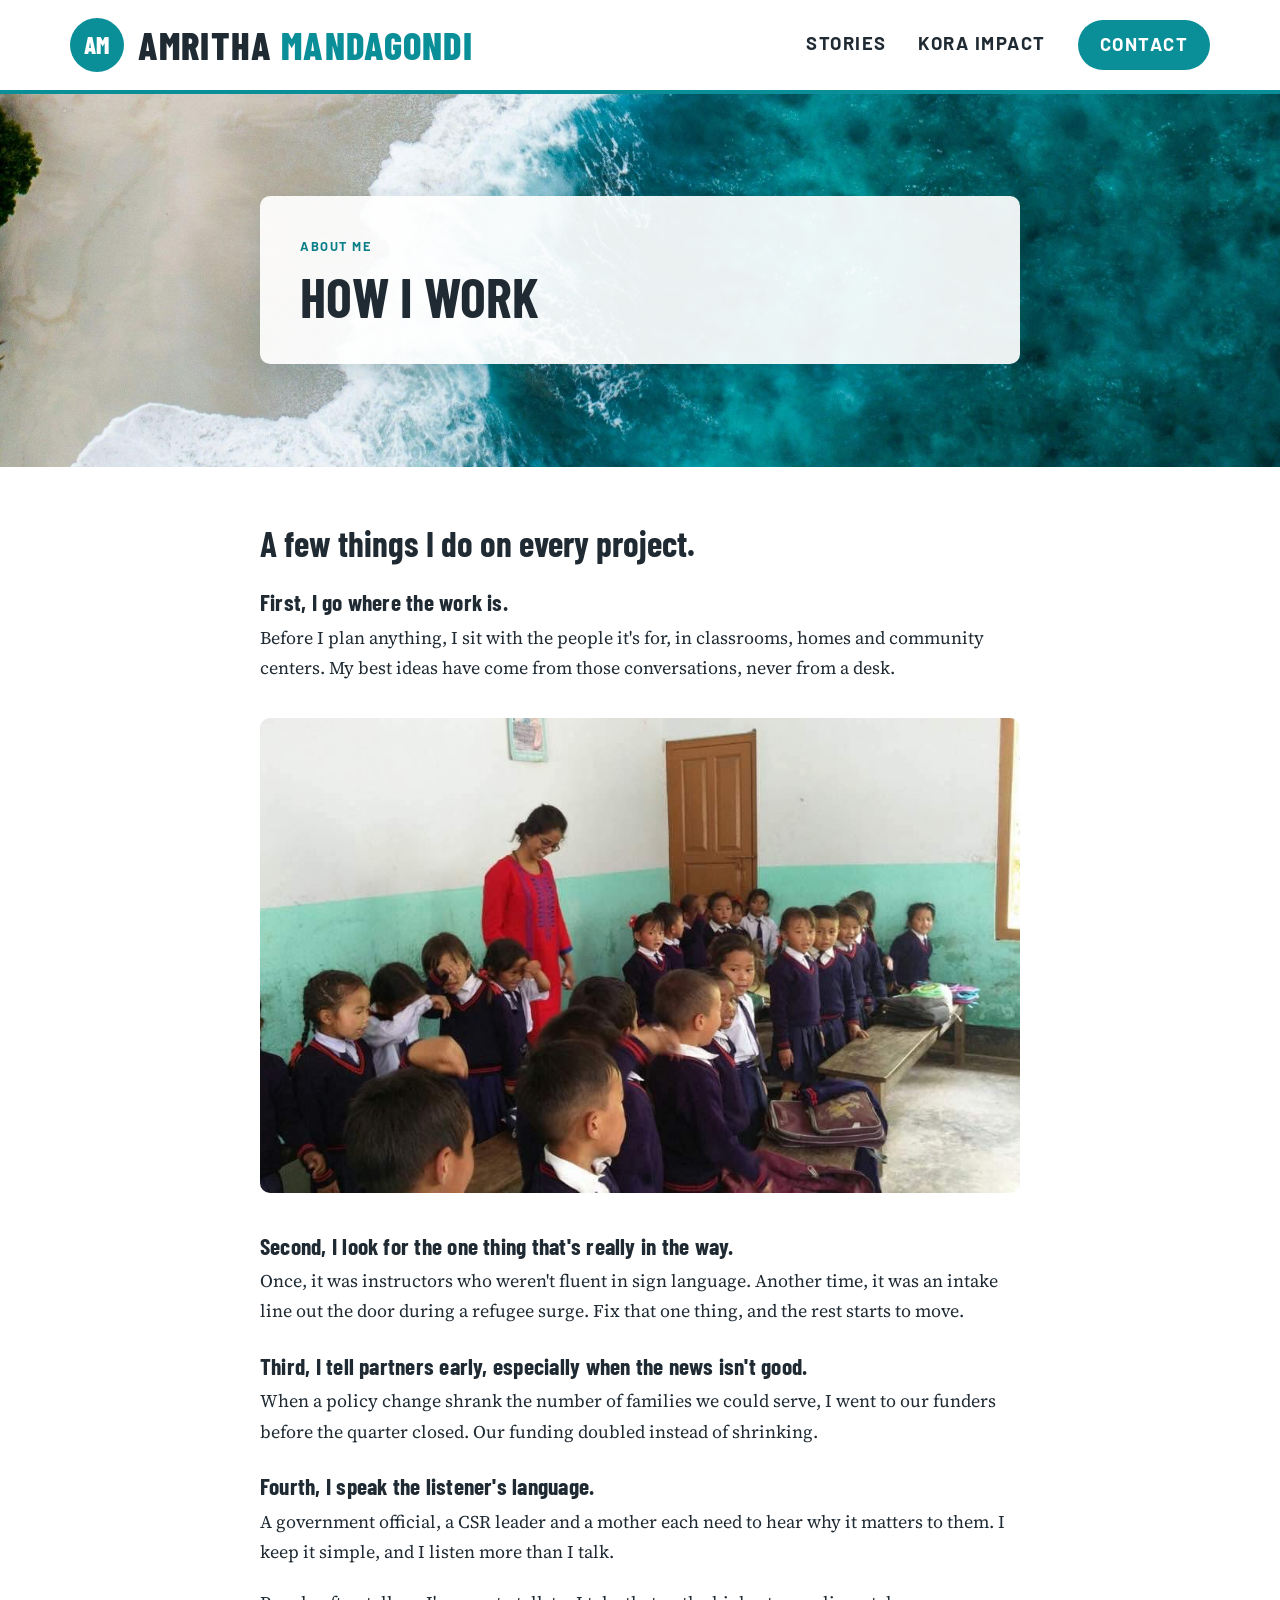
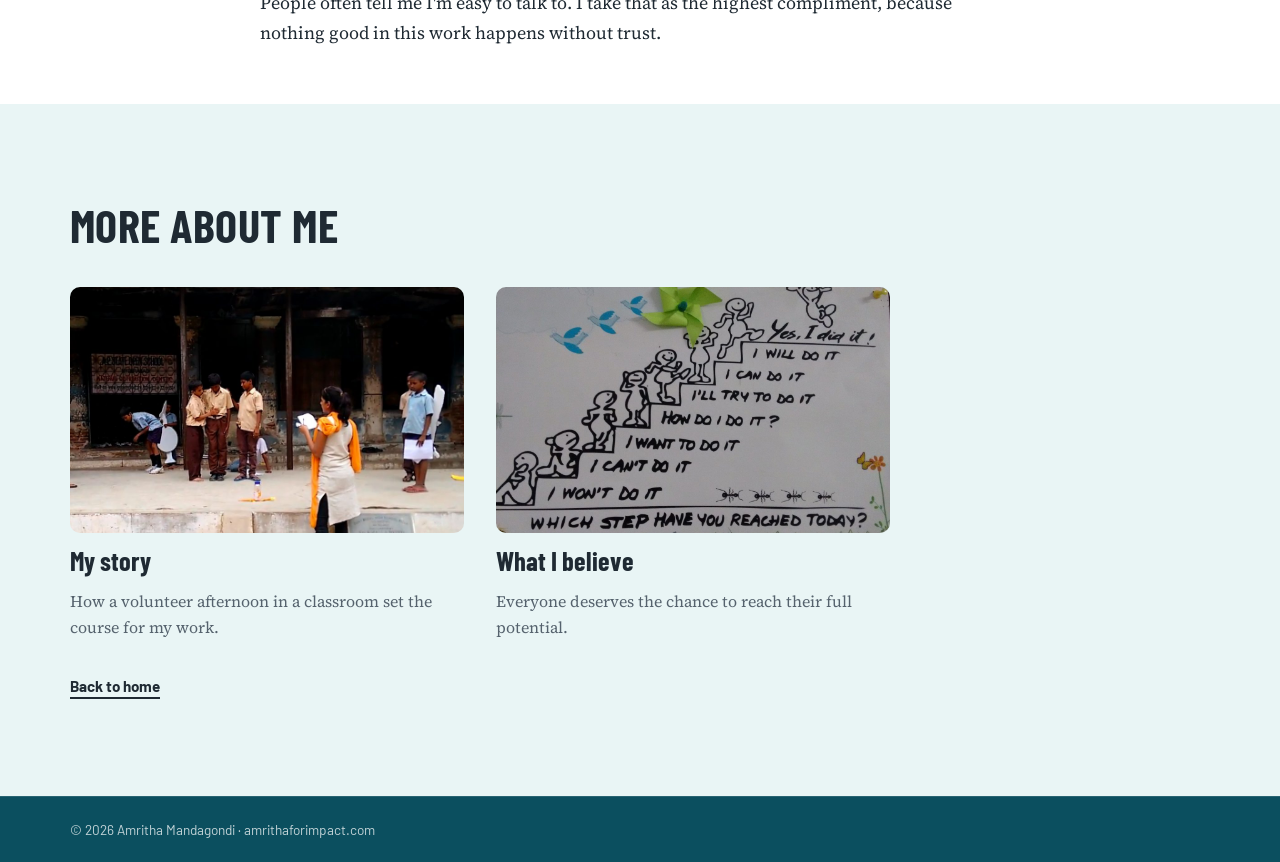
==== commit 8aff6882: "Add files via upload" ====
--- a/how-i-work.html
+++ b/how-i-work.html
@@ -9,7 +9,7 @@
 <meta property="og:description" content="A few things I do on every project.">
 <link rel="icon" href="favicon.svg" type="image/svg+xml">
 <link rel="preconnect" href="https://fonts.googleapis.com"><link rel="preconnect" href="https://fonts.gstatic.com" crossorigin><link href="https://fonts.googleapis.com/css2?family=Barlow+Condensed:wght@600;700;800&family=Barlow:wght@500;600;700&family=Source+Serif+4:ital,opsz,wght@0,8..60,400;0,8..60,600;1,8..60,400&display=swap" rel="stylesheet">
-<link rel="stylesheet" href="styles.css">
+<link rel="stylesheet" href="styles.css?v=15">
 </head>
 <body>
 <header class="site-header">
@@ -51,7 +51,7 @@
   <div class="wrap">
     <div class="section-head"><h2 class="section-title">More about me</h2></div>
     <div class="grid-2">
-      <a class="card" href="my-story.html"><img class="card-img" src="teaching-outdoors.jpg" alt="Amritha leading an outdoor activity with students at a government school in India" loading="lazy"><h3>My story</h3><p>From code to classrooms to communities: how a volunteer afternoon set the course for my work.</p></a>
+      <a class="card" href="my-story.html"><img class="card-img" src="teaching-outdoors.jpg" alt="Amritha leading an outdoor activity with students at a government school in India" loading="lazy"><h3>My story</h3><p>How a volunteer afternoon in a classroom set the course for my work.</p></a>
       <a class="card" href="what-i-believe.html"><img class="card-img" src="steps-poster.jpg" alt="Classroom poster of steps from I won't do it to Yes, I did it" loading="lazy"><h3>What I believe</h3><p>Everyone deserves the chance to reach their full potential.</p></a>
     </div>
     <p style="margin-top:32px"><a class="more" href="index.html#about">Back to home</a></p>
--- a/styles.css
+++ b/styles.css
@@ -285,3 +285,27 @@
 
 /* Bigger greeting next to the photo */
 .meet .hi { font-family: var(--display); font-weight: 700; font-size: 2rem; line-height: 1; color: var(--accent); letter-spacing: .01em; }
+
+/* v6: hero with roles + worked-with, What I bring, About row */
+.hero h1 { font-size: clamp(2.3rem, 4.6vw, 3.6rem); }
+.hero-text { max-width: 660px; }
+.open-roles { font-family: var(--ui); font-weight: 700; font-size: 1.12rem; color: var(--deep); margin: 0; }
+.hero-actions { align-items: center; }
+.hero-actions .btn:not(.btn-solid) { background: rgba(255,255,255,.75); border-color: var(--deep); color: var(--deep); }
+.hero-more { margin-left: 6px; }
+.worked-with-line { font-family: var(--ui); font-size: .95rem; line-height: 1.55; color: var(--ink); margin: 6px 0 0; max-width: 640px; }
+.worked-with-line span { display: block; font-weight: 700; text-transform: uppercase; letter-spacing: .12em; font-size: .78rem; color: var(--saffron); margin-bottom: 4px; }
+#bring { padding-block: clamp(40px, 6vw, 72px); }
+.bring { list-style: none; margin: 0; padding: 0; display: grid; grid-template-columns: repeat(4, minmax(0, 1fr)); gap: 28px; }
+.bring li { border-top: 3px solid var(--accent); padding-top: 16px; color: var(--muted); min-width: 0; }
+.bring strong { display: block; font-family: var(--display); font-size: 1.45rem; line-height: 1.15; color: var(--ink); margin-bottom: 8px; }
+.about-row { display: grid; grid-template-columns: minmax(0, 1fr) minmax(0, 1.4fr); gap: 48px; align-items: start; }
+.hiw-mini { display: grid; gap: 16px; }
+.hiw-mini h3 { font-size: 2rem; }
+.hiw-mini ul { list-style: none; margin: 0; padding: 0; display: grid; gap: 14px; }
+.hiw-mini li { border-left: 3px solid var(--accent); padding-left: 16px; color: var(--muted); }
+.hiw-mini li strong { color: var(--ink); font-family: var(--display); font-size: 1.3rem; display: block; }
+.hiw-links { display: flex; gap: 24px; flex-wrap: wrap; margin: 4px 0 0; }
+@media (max-width: 980px) { .bring { grid-template-columns: repeat(2, minmax(0, 1fr)); } }
+@media (max-width: 720px) { .bring, .about-row { grid-template-columns: 1fr; } }
+.hero { padding-block: clamp(44px, 5vw, 72px); }
